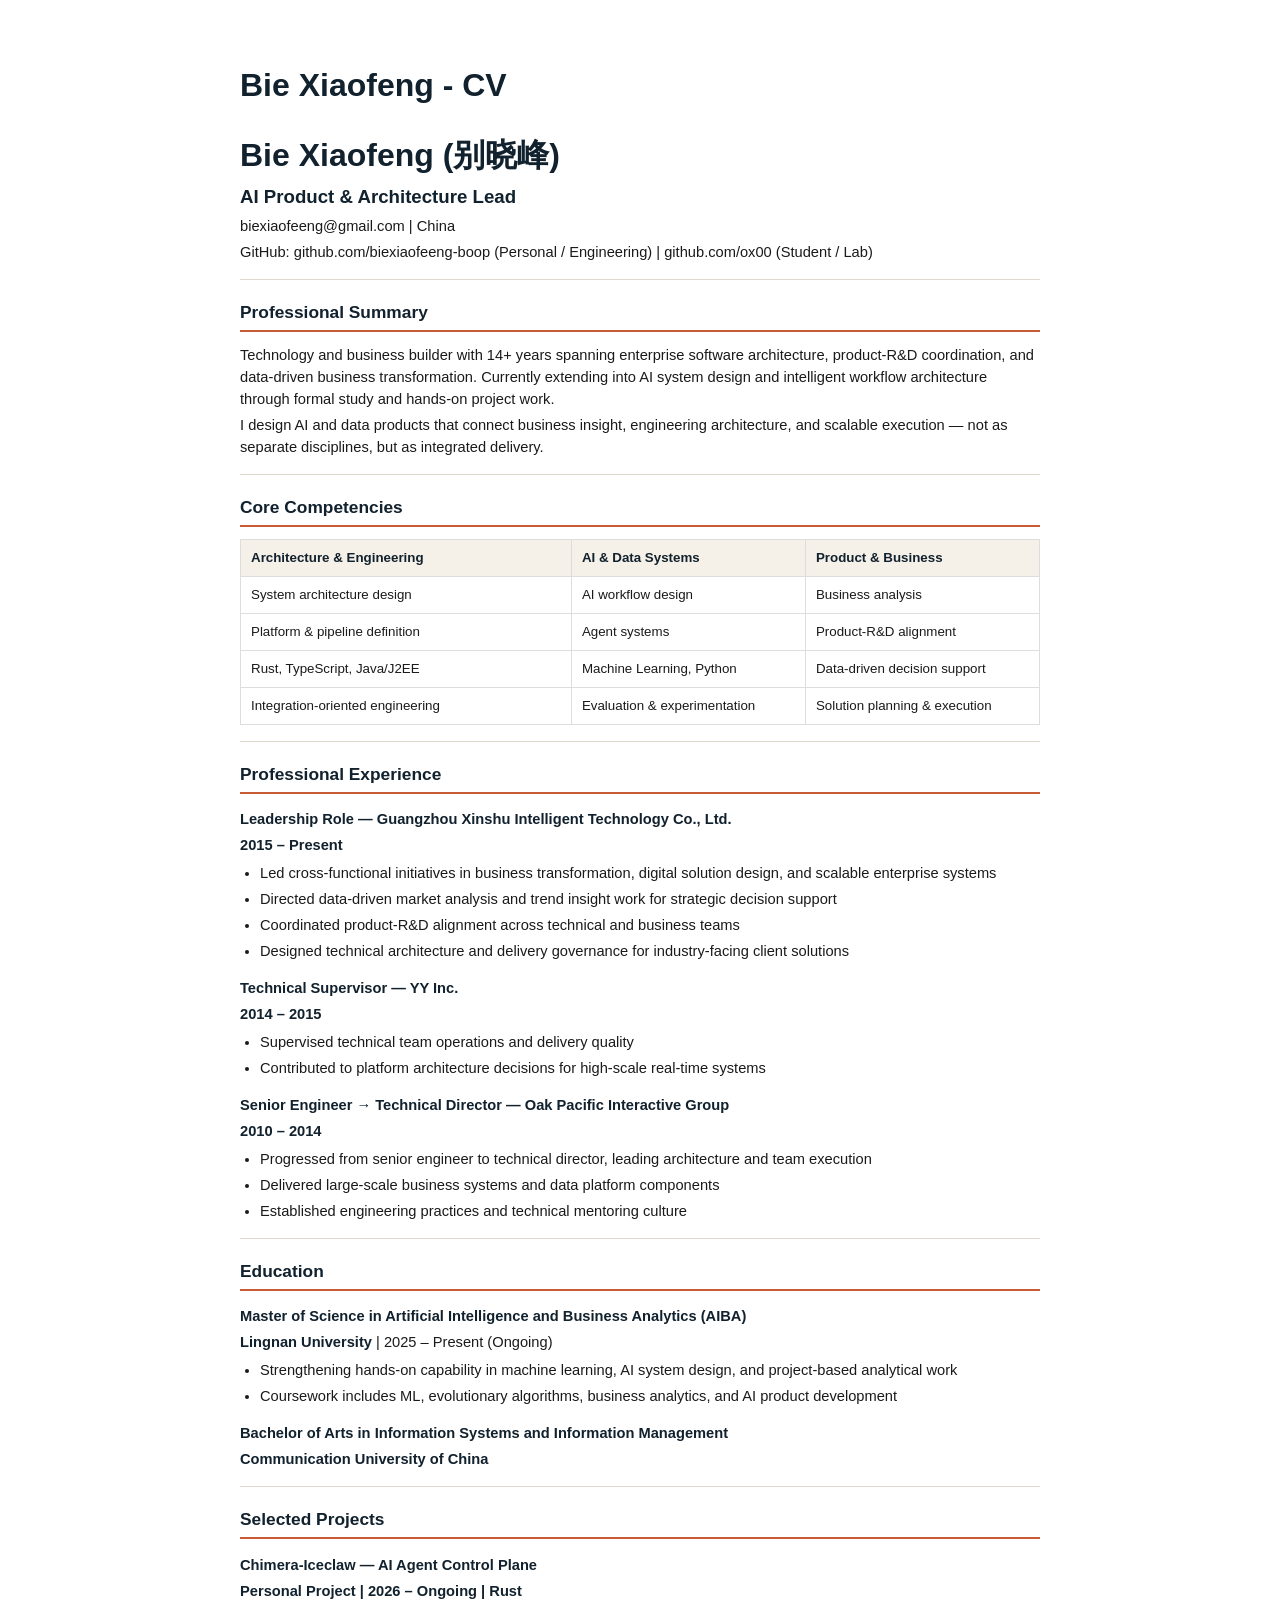
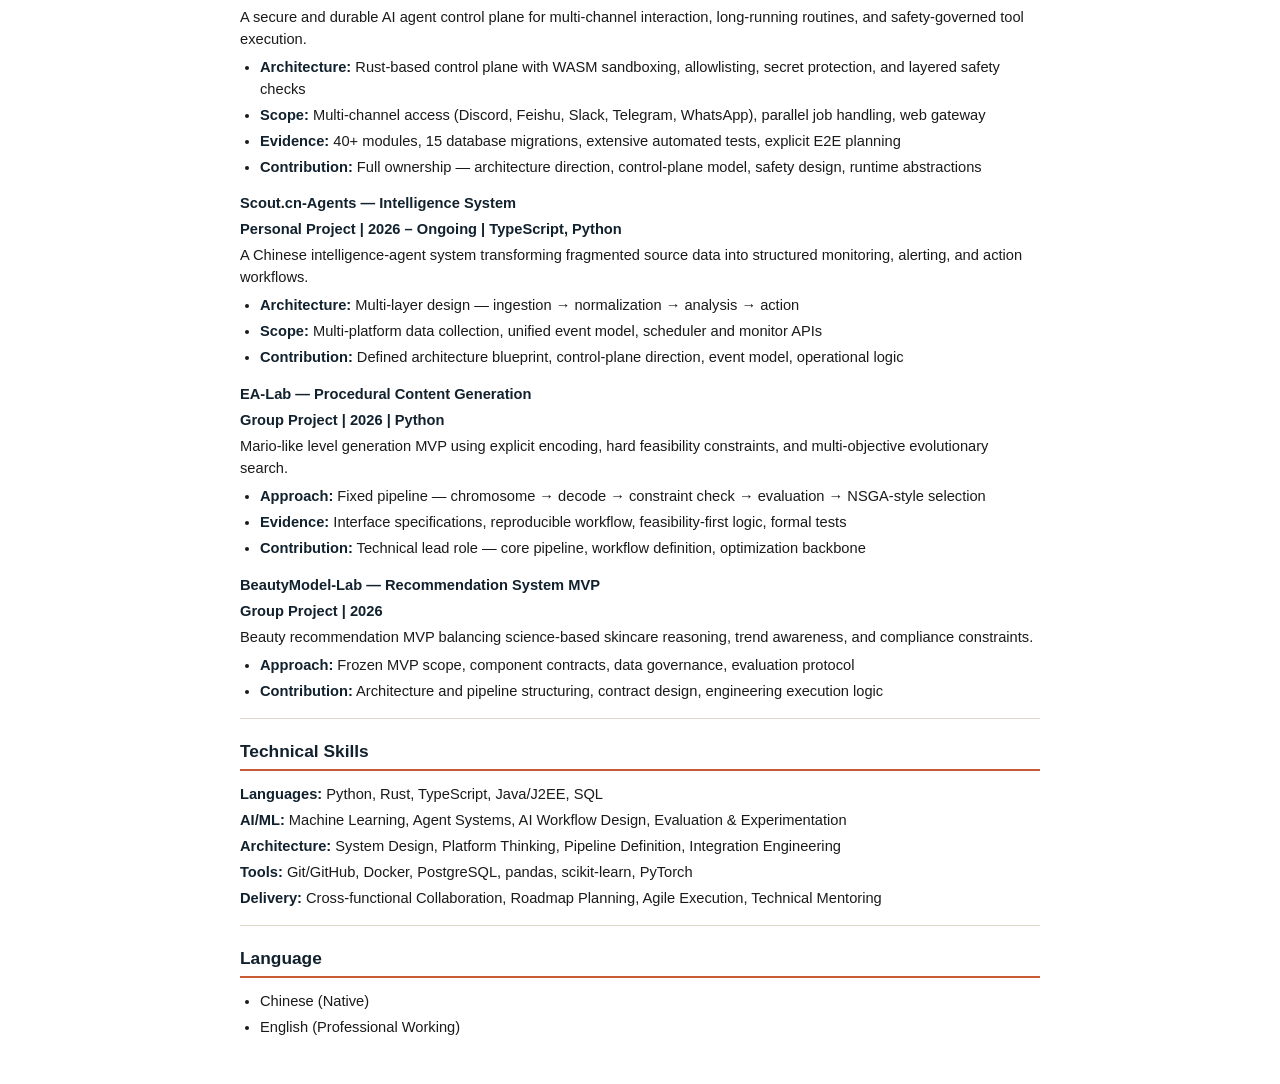
==== docs/assets/resume/Bie_Xiaofeng_CV_2026.html @ a37d2910 "Initial commit: Personal portfolio website - Complete website with 6 sections (Home, About, Skills, " ====
<!DOCTYPE html>
<html xmlns="http://www.w3.org/1999/xhtml" lang="" xml:lang="">
<head>
  <meta charset="utf-8" />
  <meta name="generator" content="pandoc" />
  <meta name="viewport" content="width=device-width, initial-scale=1.0, user-scalable=yes" />
  <title>Bie Xiaofeng - CV</title>
  <style>
    code{white-space: pre-wrap;}
    span.smallcaps{font-variant: small-caps;}
    span.underline{text-decoration: underline;}
    div.column{display: inline-block; vertical-align: top; width: 50%;}
    div.hanging-indent{margin-left: 1.5em; text-indent: -1.5em;}
    ul.task-list{list-style: none;}
    .display.math{display: block; text-align: center; margin: 0.5rem auto;}
  </style>
  <link rel="stylesheet" href="resume-style.css" />
  <!--[if lt IE 9]>
    <script src="//cdnjs.cloudflare.com/ajax/libs/html5shiv/3.7.3/html5shiv-printshiv.min.js"></script>
  <![endif]-->
</head>
<body>
<header id="title-block-header">
<h1 class="title">Bie Xiaofeng - CV</h1>
</header>
<h1 id="bie-xiaofeng-别晓峰">Bie Xiaofeng (别晓峰)</h1>
<p><strong>AI Product &amp; Architecture Lead</strong></p>
<p>biexiaofeeng@gmail.com | China</p>
<p>GitHub: github.com/biexiaofeeng-boop (Personal / Engineering) | github.com/ox00 (Student / Lab)</p>
<hr />
<h2 id="professional-summary">Professional Summary</h2>
<p>Technology and business builder with 14+ years spanning enterprise software architecture, product-R&amp;D coordination, and data-driven business transformation. Currently extending into AI system design and intelligent workflow architecture through formal study and hands-on project work.</p>
<p>I design AI and data products that connect business insight, engineering architecture, and scalable execution — not as separate disciplines, but as integrated delivery.</p>
<hr />
<h2 id="core-competencies">Core Competencies</h2>
<table>
<colgroup>
<col style="width: 41%" />
<col style="width: 29%" />
<col style="width: 29%" />
</colgroup>
<thead>
<tr class="header">
<th>Architecture &amp; Engineering</th>
<th>AI &amp; Data Systems</th>
<th>Product &amp; Business</th>
</tr>
</thead>
<tbody>
<tr class="odd">
<td>System architecture design</td>
<td>AI workflow design</td>
<td>Business analysis</td>
</tr>
<tr class="even">
<td>Platform &amp; pipeline definition</td>
<td>Agent systems</td>
<td>Product-R&amp;D alignment</td>
</tr>
<tr class="odd">
<td>Rust, TypeScript, Java/J2EE</td>
<td>Machine Learning, Python</td>
<td>Data-driven decision support</td>
</tr>
<tr class="even">
<td>Integration-oriented engineering</td>
<td>Evaluation &amp; experimentation</td>
<td>Solution planning &amp; execution</td>
</tr>
</tbody>
</table>
<hr />
<h2 id="professional-experience">Professional Experience</h2>
<h3 id="leadership-role-guangzhou-xinshu-intelligent-technology-co.-ltd.">Leadership Role — Guangzhou Xinshu Intelligent Technology Co., Ltd.</h3>
<p><strong>2015 – Present</strong></p>
<ul>
<li>Led cross-functional initiatives in business transformation, digital solution design, and scalable enterprise systems</li>
<li>Directed data-driven market analysis and trend insight work for strategic decision support</li>
<li>Coordinated product-R&amp;D alignment across technical and business teams</li>
<li>Designed technical architecture and delivery governance for industry-facing client solutions</li>
</ul>
<h3 id="technical-supervisor-yy-inc.">Technical Supervisor — YY Inc.</h3>
<p><strong>2014 – 2015</strong></p>
<ul>
<li>Supervised technical team operations and delivery quality</li>
<li>Contributed to platform architecture decisions for high-scale real-time systems</li>
</ul>
<h3 id="senior-engineer-technical-director-oak-pacific-interactive-group">Senior Engineer → Technical Director — Oak Pacific Interactive Group</h3>
<p><strong>2010 – 2014</strong></p>
<ul>
<li>Progressed from senior engineer to technical director, leading architecture and team execution</li>
<li>Delivered large-scale business systems and data platform components</li>
<li>Established engineering practices and technical mentoring culture</li>
</ul>
<hr />
<h2 id="education">Education</h2>
<h3 id="master-of-science-in-artificial-intelligence-and-business-analytics-aiba">Master of Science in Artificial Intelligence and Business Analytics (AIBA)</h3>
<p><strong>Lingnan University</strong> | 2025 – Present (Ongoing)</p>
<ul>
<li>Strengthening hands-on capability in machine learning, AI system design, and project-based analytical work</li>
<li>Coursework includes ML, evolutionary algorithms, business analytics, and AI product development</li>
</ul>
<h3 id="bachelor-of-arts-in-information-systems-and-information-management">Bachelor of Arts in Information Systems and Information Management</h3>
<p><strong>Communication University of China</strong></p>
<hr />
<h2 id="selected-projects">Selected Projects</h2>
<h3 id="chimera-iceclaw-ai-agent-control-plane">Chimera-Iceclaw — AI Agent Control Plane</h3>
<p><strong>Personal Project | 2026 – Ongoing | Rust</strong></p>
<p>A secure and durable AI agent control plane for multi-channel interaction, long-running routines, and safety-governed tool execution.</p>
<ul>
<li><strong>Architecture:</strong> Rust-based control plane with WASM sandboxing, allowlisting, secret protection, and layered safety checks</li>
<li><strong>Scope:</strong> Multi-channel access (Discord, Feishu, Slack, Telegram, WhatsApp), parallel job handling, web gateway</li>
<li><strong>Evidence:</strong> 40+ modules, 15 database migrations, extensive automated tests, explicit E2E planning</li>
<li><strong>Contribution:</strong> Full ownership — architecture direction, control-plane model, safety design, runtime abstractions</li>
</ul>
<h3 id="scout.cn-agents-intelligence-system">Scout.cn-Agents — Intelligence System</h3>
<p><strong>Personal Project | 2026 – Ongoing | TypeScript, Python</strong></p>
<p>A Chinese intelligence-agent system transforming fragmented source data into structured monitoring, alerting, and action workflows.</p>
<ul>
<li><strong>Architecture:</strong> Multi-layer design — ingestion → normalization → analysis → action</li>
<li><strong>Scope:</strong> Multi-platform data collection, unified event model, scheduler and monitor APIs</li>
<li><strong>Contribution:</strong> Defined architecture blueprint, control-plane direction, event model, operational logic</li>
</ul>
<h3 id="ea-lab-procedural-content-generation">EA-Lab — Procedural Content Generation</h3>
<p><strong>Group Project | 2026 | Python</strong></p>
<p>Mario-like level generation MVP using explicit encoding, hard feasibility constraints, and multi-objective evolutionary search.</p>
<ul>
<li><strong>Approach:</strong> Fixed pipeline — chromosome → decode → constraint check → evaluation → NSGA-style selection</li>
<li><strong>Evidence:</strong> Interface specifications, reproducible workflow, feasibility-first logic, formal tests</li>
<li><strong>Contribution:</strong> Technical lead role — core pipeline, workflow definition, optimization backbone</li>
</ul>
<h3 id="beautymodel-lab-recommendation-system-mvp">BeautyModel-Lab — Recommendation System MVP</h3>
<p><strong>Group Project | 2026</strong></p>
<p>Beauty recommendation MVP balancing science-based skincare reasoning, trend awareness, and compliance constraints.</p>
<ul>
<li><strong>Approach:</strong> Frozen MVP scope, component contracts, data governance, evaluation protocol</li>
<li><strong>Contribution:</strong> Architecture and pipeline structuring, contract design, engineering execution logic</li>
</ul>
<hr />
<h2 id="technical-skills">Technical Skills</h2>
<p><strong>Languages:</strong> Python, Rust, TypeScript, Java/J2EE, SQL</p>
<p><strong>AI/ML:</strong> Machine Learning, Agent Systems, AI Workflow Design, Evaluation &amp; Experimentation</p>
<p><strong>Architecture:</strong> System Design, Platform Thinking, Pipeline Definition, Integration Engineering</p>
<p><strong>Tools:</strong> Git/GitHub, Docker, PostgreSQL, pandas, scikit-learn, PyTorch</p>
<p><strong>Delivery:</strong> Cross-functional Collaboration, Roadmap Planning, Agile Execution, Technical Mentoring</p>
<hr />
<h2 id="language">Language</h2>
<ul>
<li>Chinese (Native)</li>
<li>English (Professional Working)</li>
</ul>
</body>
</html>
---- docs/assets/resume/resume-style.css ----
/* Resume Print Style */
body {
  font-family: "Segoe UI", "Helvetica Neue", Arial, sans-serif;
  font-size: 11pt;
  line-height: 1.5;
  color: #1a1a1a;
  max-width: 800px;
  margin: 0 auto;
  padding: 40px 50px;
}

h1 {
  font-size: 24pt;
  margin-bottom: 4px;
  color: #11212d;
}

h1 + p {
  font-size: 14pt;
  color: #c85c36;
  margin-top: 0;
}

h2 {
  font-size: 13pt;
  color: #11212d;
  border-bottom: 2px solid #c85c36;
  padding-bottom: 4px;
  margin-top: 20px;
  margin-bottom: 12px;
}

h3 {
  font-size: 11pt;
  margin-bottom: 4px;
  color: #11212d;
}

p, li {
  margin: 4px 0;
}

ul {
  padding-left: 20px;
  margin: 6px 0;
}

table {
  width: 100%;
  border-collapse: collapse;
  margin: 12px 0;
  font-size: 10pt;
}

th, td {
  padding: 8px 10px;
  text-align: left;
  border: 1px solid #ddd;
}

th {
  background: #f5f0e8;
  font-weight: 600;
  color: #11212d;
}

hr {
  border: none;
  border-top: 1px solid #e0d8cc;
  margin: 16px 0;
}

strong {
  color: #11212d;
}

@media print {
  body {
    padding: 0;
    font-size: 10pt;
  }
  h1 { font-size: 20pt; }
  h2 { font-size: 12pt; page-break-after: avoid; }
  h3 { font-size: 10pt; }
}
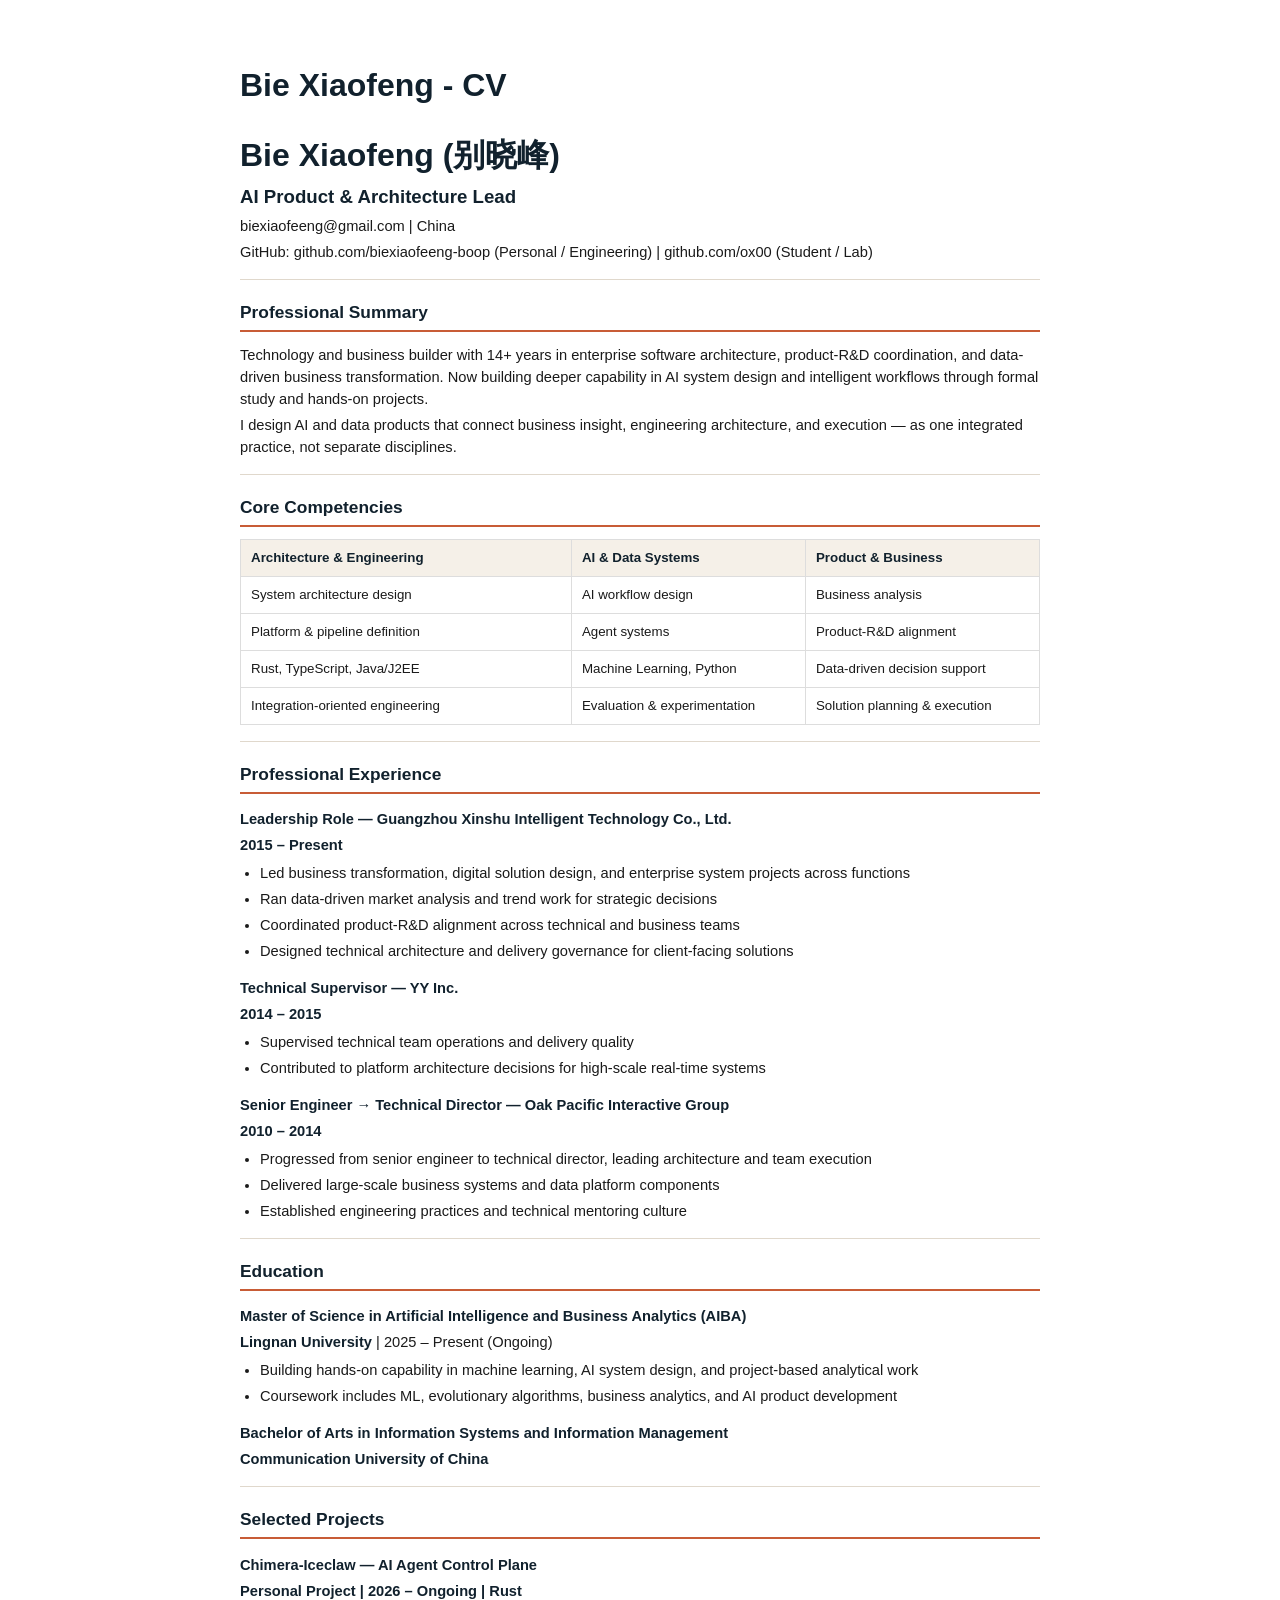
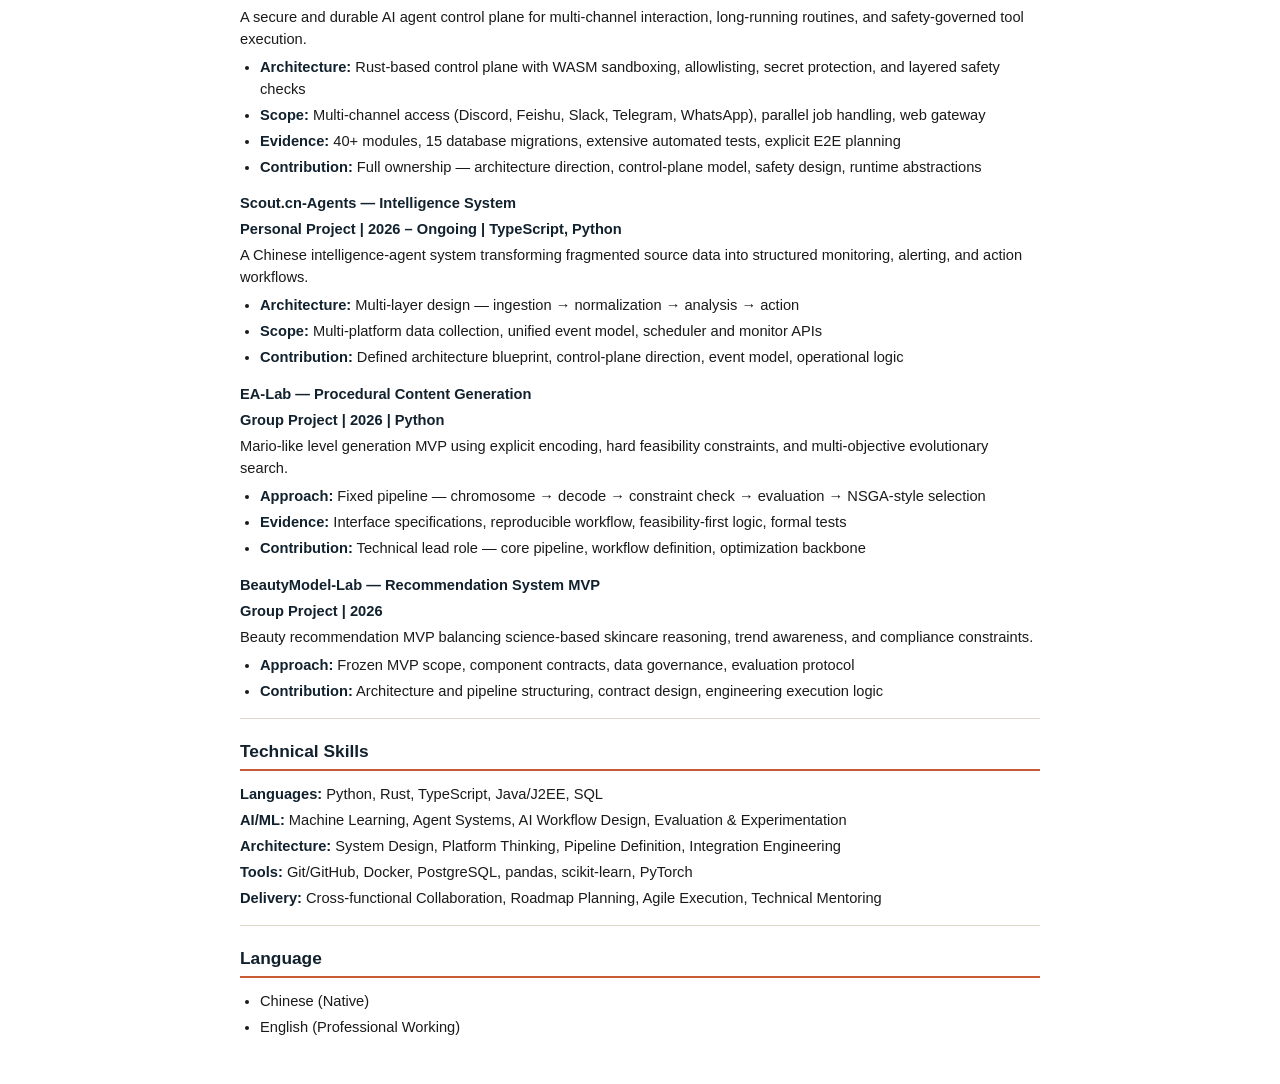
==== commit 63ee89be: "Polish writing: remove AI-style expressions, improve clarity - Simplify verbose phrases - Remove tem" ====
--- a/docs/assets/resume/Bie_Xiaofeng_CV_2026.html
+++ b/docs/assets/resume/Bie_Xiaofeng_CV_2026.html
@@ -29,8 +29,8 @@
 <p>GitHub: github.com/biexiaofeeng-boop (Personal / Engineering) | github.com/ox00 (Student / Lab)</p>
 <hr />
 <h2 id="professional-summary">Professional Summary</h2>
-<p>Technology and business builder with 14+ years spanning enterprise software architecture, product-R&amp;D coordination, and data-driven business transformation. Currently extending into AI system design and intelligent workflow architecture through formal study and hands-on project work.</p>
-<p>I design AI and data products that connect business insight, engineering architecture, and scalable execution — not as separate disciplines, but as integrated delivery.</p>
+<p>Technology and business builder with 14+ years in enterprise software architecture, product-R&amp;D coordination, and data-driven business transformation. Now building deeper capability in AI system design and intelligent workflows through formal study and hands-on projects.</p>
+<p>I design AI and data products that connect business insight, engineering architecture, and execution — as one integrated practice, not separate disciplines.</p>
 <hr />
 <h2 id="core-competencies">Core Competencies</h2>
 <table>
@@ -74,10 +74,10 @@
 <h3 id="leadership-role-guangzhou-xinshu-intelligent-technology-co.-ltd.">Leadership Role — Guangzhou Xinshu Intelligent Technology Co., Ltd.</h3>
 <p><strong>2015 – Present</strong></p>
 <ul>
-<li>Led cross-functional initiatives in business transformation, digital solution design, and scalable enterprise systems</li>
-<li>Directed data-driven market analysis and trend insight work for strategic decision support</li>
+<li>Led business transformation, digital solution design, and enterprise system projects across functions</li>
+<li>Ran data-driven market analysis and trend work for strategic decisions</li>
 <li>Coordinated product-R&amp;D alignment across technical and business teams</li>
-<li>Designed technical architecture and delivery governance for industry-facing client solutions</li>
+<li>Designed technical architecture and delivery governance for client-facing solutions</li>
 </ul>
 <h3 id="technical-supervisor-yy-inc.">Technical Supervisor — YY Inc.</h3>
 <p><strong>2014 – 2015</strong></p>
@@ -97,7 +97,7 @@
 <h3 id="master-of-science-in-artificial-intelligence-and-business-analytics-aiba">Master of Science in Artificial Intelligence and Business Analytics (AIBA)</h3>
 <p><strong>Lingnan University</strong> | 2025 – Present (Ongoing)</p>
 <ul>
-<li>Strengthening hands-on capability in machine learning, AI system design, and project-based analytical work</li>
+<li>Building hands-on capability in machine learning, AI system design, and project-based analytical work</li>
 <li>Coursework includes ML, evolutionary algorithms, business analytics, and AI product development</li>
 </ul>
 <h3 id="bachelor-of-arts-in-information-systems-and-information-management">Bachelor of Arts in Information Systems and Information Management</h3>
